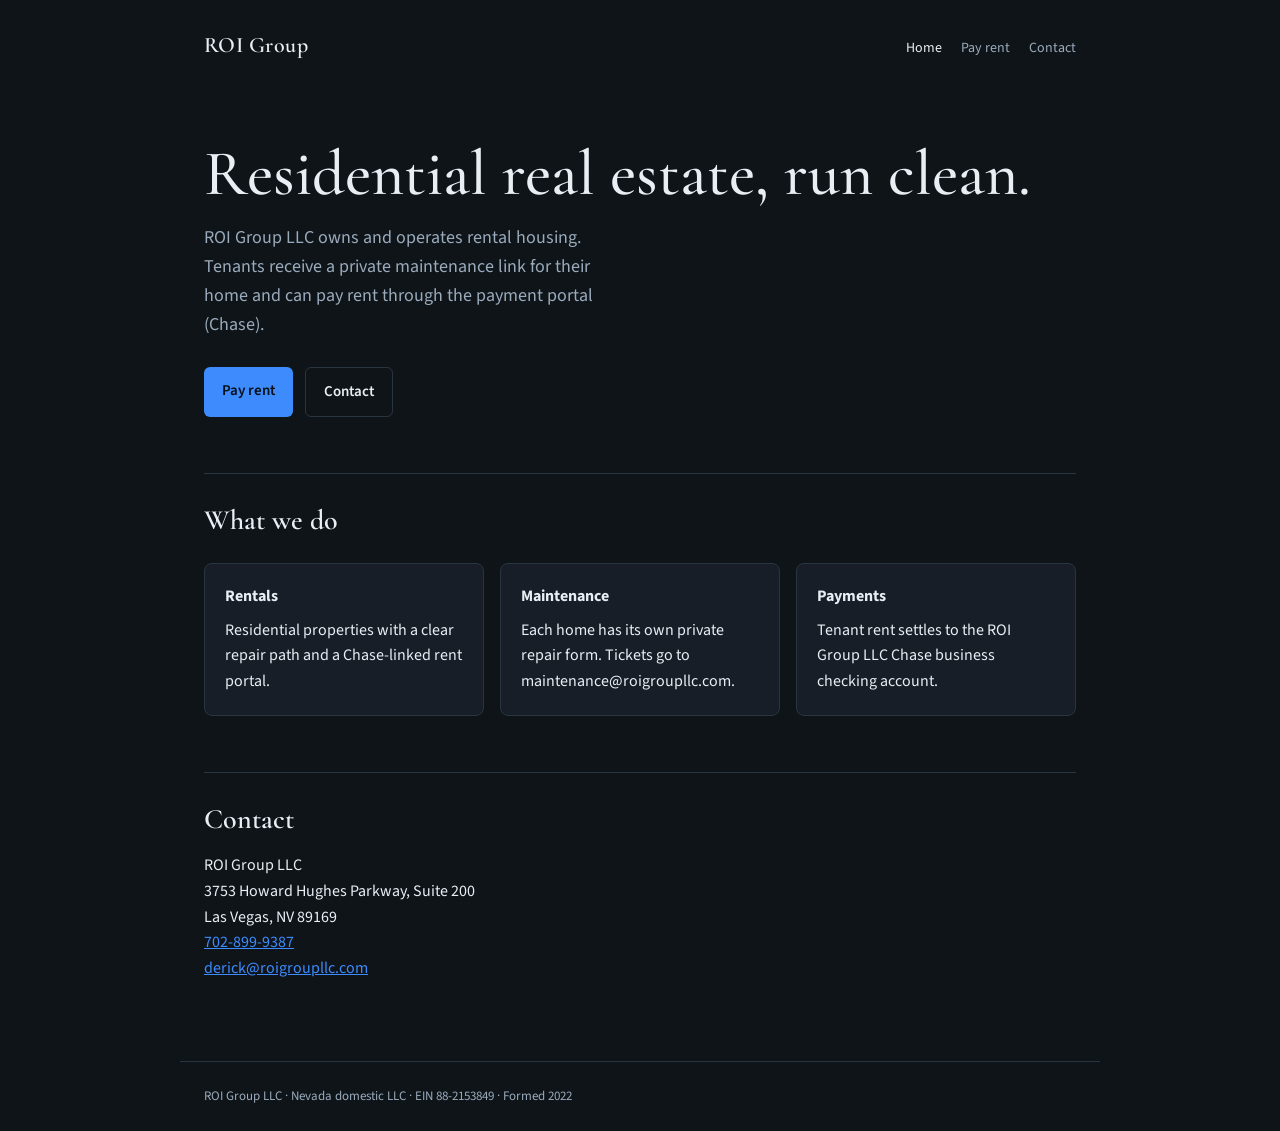
==== index.html @ 0d5fcae2 "Publish ROI Group site (home, pay, maintenance)" ====
<!DOCTYPE html>
<html lang="en">
<head>
  <meta charset="utf-8" />
  <meta name="viewport" content="width=device-width, initial-scale=1" />
  <title>ROI Group LLC</title>
  <meta name="description" content="ROI Group LLC — residential real estate and rental operations." />
  <link rel="preconnect" href="https://fonts.googleapis.com" />
  <link rel="preconnect" href="https://fonts.gstatic.com" crossorigin />
  <link href="https://fonts.googleapis.com/css2?family=Cormorant+Garamond:wght@500;600&family=Source+Sans+3:wght@400;500;600&display=swap" rel="stylesheet" />
  <link rel="stylesheet" href="styles.css" />
</head>
<body>
  <header>
    <a class="mark" href="/">ROI Group</a>
    <nav>
      <a class="active" href="/">Home</a>
      <a href="/pay/">Pay rent</a>
      <a href="#contact">Contact</a>
    </nav>
  </header>
  <main>
    <h1>Residential real estate, run clean.</h1>
    <p class="lede">ROI Group LLC owns and operates rental housing. Tenants receive a private maintenance link for their home and can pay rent through the payment portal (Chase).</p>
    <div class="actions">
      <a class="btn" href="/pay/">Pay rent</a>
      <a class="btn secondary" href="mailto:derick@roigroupllc.com">Contact</a>
    </div>

    <section id="about">
      <h2>What we do</h2>
      <div class="grid">
        <article>
          <strong>Rentals</strong>
          Residential properties with a clear repair path and a Chase-linked rent portal.
        </article>
        <article>
          <strong>Maintenance</strong>
          Each home has its own private repair form. Tickets go to maintenance@roigroupllc.com.
        </article>
        <article>
          <strong>Payments</strong>
          Tenant rent settles to the ROI Group LLC Chase business checking account.
        </article>
      </div>
    </section>

    <section id="contact">
      <h2>Contact</h2>
      <address>
        ROI Group LLC<br />
        3753 Howard Hughes Parkway, Suite 200<br />
        Las Vegas, NV 89169<br />
        <a href="tel:+17028999387">702-899-9387</a><br />
        <a href="mailto:derick@roigroupllc.com">derick@roigroupllc.com</a>
      </address>
    </section>
  </main>
  <footer>
    ROI Group LLC · Nevada domestic LLC · EIN 88-2153849 · Formed 2022
  </footer>
</body>
</html>
---- styles.css ----
:root {
  --bg: #0f1419;
  --ink: #e8eef4;
  --muted: #9aabbc;
  --line: #2a3542;
  --accent: #3d8bfd;
  --card: #171e27;
  --warn: #3a2e14;
  --warn-border: #8a6d2b;
}
* { box-sizing: border-box; }
html, body { margin: 0; padding: 0; }
body {
  font-family: "Source Sans 3", system-ui, sans-serif;
  background: var(--bg);
  color: var(--ink);
  line-height: 1.6;
}
a { color: var(--accent); }
header {
  max-width: 920px;
  margin: 0 auto;
  padding: 28px 24px 0;
  display: flex;
  justify-content: space-between;
  align-items: baseline;
  gap: 16px;
  flex-wrap: wrap;
}
.mark {
  font-family: "Cormorant Garamond", Georgia, serif;
  font-weight: 600;
  font-size: 22px;
  letter-spacing: 0.02em;
  color: var(--ink);
  text-decoration: none;
}
nav a {
  color: var(--muted);
  text-decoration: none;
  font-size: 14px;
  margin-left: 16px;
}
nav a:hover, nav a.active { color: var(--ink); }
main { max-width: 920px; margin: 0 auto; padding: 40px 24px 80px; }
h1 {
  font-family: "Cormorant Garamond", Georgia, serif;
  font-size: clamp(36px, 7vw, 64px);
  font-weight: 500;
  line-height: 1.08;
  margin: 36px 0 16px;
}
h2 {
  font-family: "Cormorant Garamond", Georgia, serif;
  font-size: 28px;
  font-weight: 600;
  margin: 0 0 12px;
}
.lede { font-size: 18px; color: var(--muted); max-width: 48ch; margin-bottom: 28px; }
.actions { display: flex; gap: 12px; flex-wrap: wrap; }
.btn {
  display: inline-block;
  background: var(--accent);
  color: #061018;
  text-decoration: none;
  padding: 12px 18px;
  border-radius: 6px;
  font-weight: 600;
  font-size: 15px;
  border: none;
  cursor: pointer;
}
.btn.secondary {
  background: transparent;
  color: var(--ink);
  border: 1px solid var(--line);
}
.btn.block { display: block; width: 100%; text-align: center; padding: 14px 18px; font-size: 16px; }
section {
  margin-top: 56px;
  padding-top: 24px;
  border-top: 1px solid var(--line);
}
.grid {
  display: grid;
  grid-template-columns: repeat(auto-fit, minmax(220px, 1fr));
  gap: 16px;
  margin-top: 20px;
}
article, .card {
  background: var(--card);
  border: 1px solid var(--line);
  padding: 20px;
  border-radius: 8px;
}
article strong, .card strong { display: block; margin-bottom: 8px; color: var(--ink); }
p { margin: 0 0 14px; color: var(--muted); max-width: 62ch; }
.emergency {
  background: var(--warn);
  border: 1px solid var(--warn-border);
  border-radius: 8px;
  padding: 14px 16px;
  margin: 20px 0;
  color: #f5e6b8;
}
label { display: block; font-size: 13px; color: var(--muted); margin: 14px 0 6px; }
input, select {
  width: 100%;
  padding: 12px 14px;
  border-radius: 6px;
  border: 1px solid var(--line);
  background: #0c1117;
  color: var(--ink);
  font-size: 16px;
}
.note {
  font-size: 13px;
  color: var(--muted);
  margin-top: 16px;
}
address { font-style: normal; color: var(--ink); }
footer {
  max-width: 920px;
  margin: 0 auto;
  padding: 24px;
  color: var(--muted);
  font-size: 13px;
  border-top: 1px solid var(--line);
}
.payee {
  font-family: ui-monospace, SFMono-Regular, Menlo, monospace;
  font-size: 14px;
  background: #0c1117;
  border: 1px solid var(--line);
  border-radius: 8px;
  padding: 16px;
  color: var(--ink);
  margin: 16px 0;
}
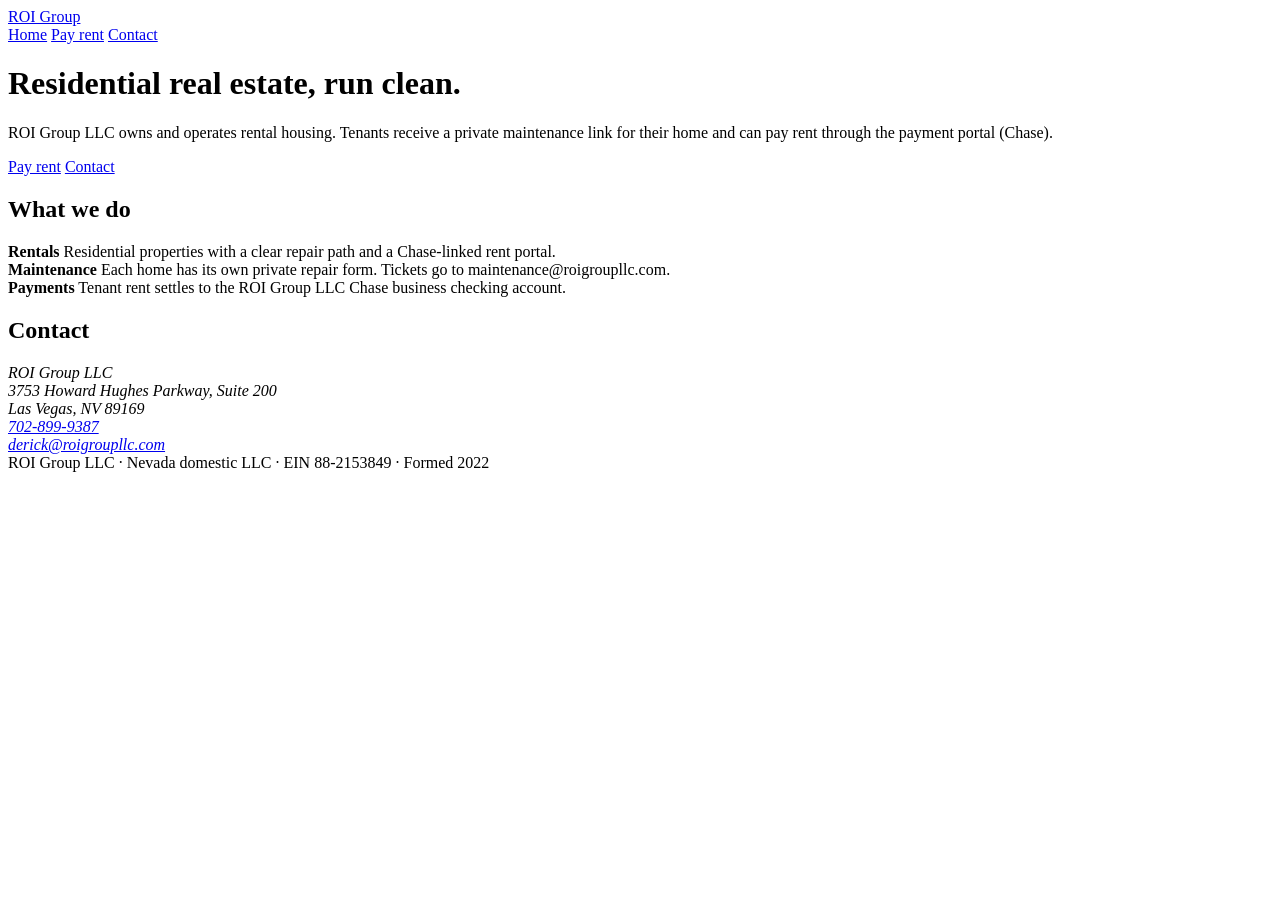
==== commit 39eb80ff: "Add base href for GitHub project Pages path" ====
--- a/index.html
+++ b/index.html
@@ -1,6 +1,7 @@
 <!DOCTYPE html>
 <html lang="en">
 <head>
+  <base href="/roi-group/" />
   <meta charset="utf-8" />
   <meta name="viewport" content="width=device-width, initial-scale=1" />
   <title>ROI Group LLC</title>
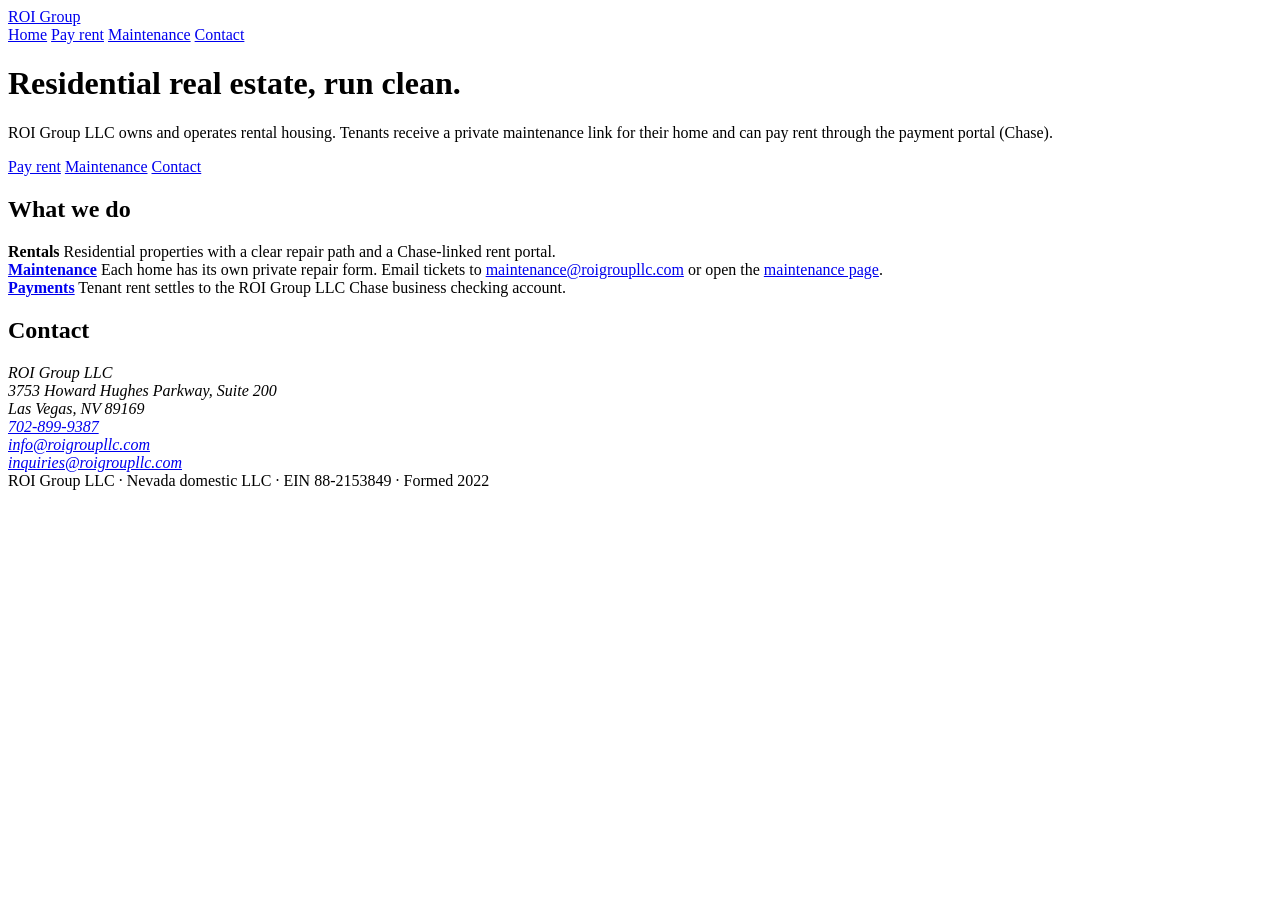
==== commit 43073d56: "Scrub personal contact; make Maintenance clickable Replace derick@ with info@ and inquiries@. Add Ma" ====
--- a/index.html
+++ b/index.html
@@ -17,6 +17,7 @@
     <nav>
       <a class="active" href="/">Home</a>
       <a href="/pay/">Pay rent</a>
+      <a href="/maintenance/">Maintenance</a>
       <a href="#contact">Contact</a>
     </nav>
   </header>
@@ -25,7 +26,8 @@
     <p class="lede">ROI Group LLC owns and operates rental housing. Tenants receive a private maintenance link for their home and can pay rent through the payment portal (Chase).</p>
     <div class="actions">
       <a class="btn" href="/pay/">Pay rent</a>
-      <a class="btn secondary" href="mailto:derick@roigroupllc.com">Contact</a>
+      <a class="btn secondary" href="/maintenance/">Maintenance</a>
+      <a class="btn secondary" href="mailto:info@roigroupllc.com">Contact</a>
     </div>
 
     <section id="about">
@@ -36,11 +38,13 @@
           Residential properties with a clear repair path and a Chase-linked rent portal.
         </article>
         <article>
-          <strong>Maintenance</strong>
-          Each home has its own private repair form. Tickets go to maintenance@roigroupllc.com.
+          <strong><a href="/maintenance/">Maintenance</a></strong>
+          Each home has its own private repair form. Email tickets to
+          <a href="mailto:maintenance@roigroupllc.com">maintenance@roigroupllc.com</a>
+          or open the <a href="/maintenance/">maintenance page</a>.
         </article>
         <article>
-          <strong>Payments</strong>
+          <strong><a href="/pay/">Payments</a></strong>
           Tenant rent settles to the ROI Group LLC Chase business checking account.
         </article>
       </div>
@@ -53,7 +57,8 @@
         3753 Howard Hughes Parkway, Suite 200<br />
         Las Vegas, NV 89169<br />
         <a href="tel:+17028999387">702-899-9387</a><br />
-        <a href="mailto:derick@roigroupllc.com">derick@roigroupllc.com</a>
+        <a href="mailto:info@roigroupllc.com">info@roigroupllc.com</a><br />
+        <a href="mailto:inquiries@roigroupllc.com">inquiries@roigroupllc.com</a>
       </address>
     </section>
   </main>
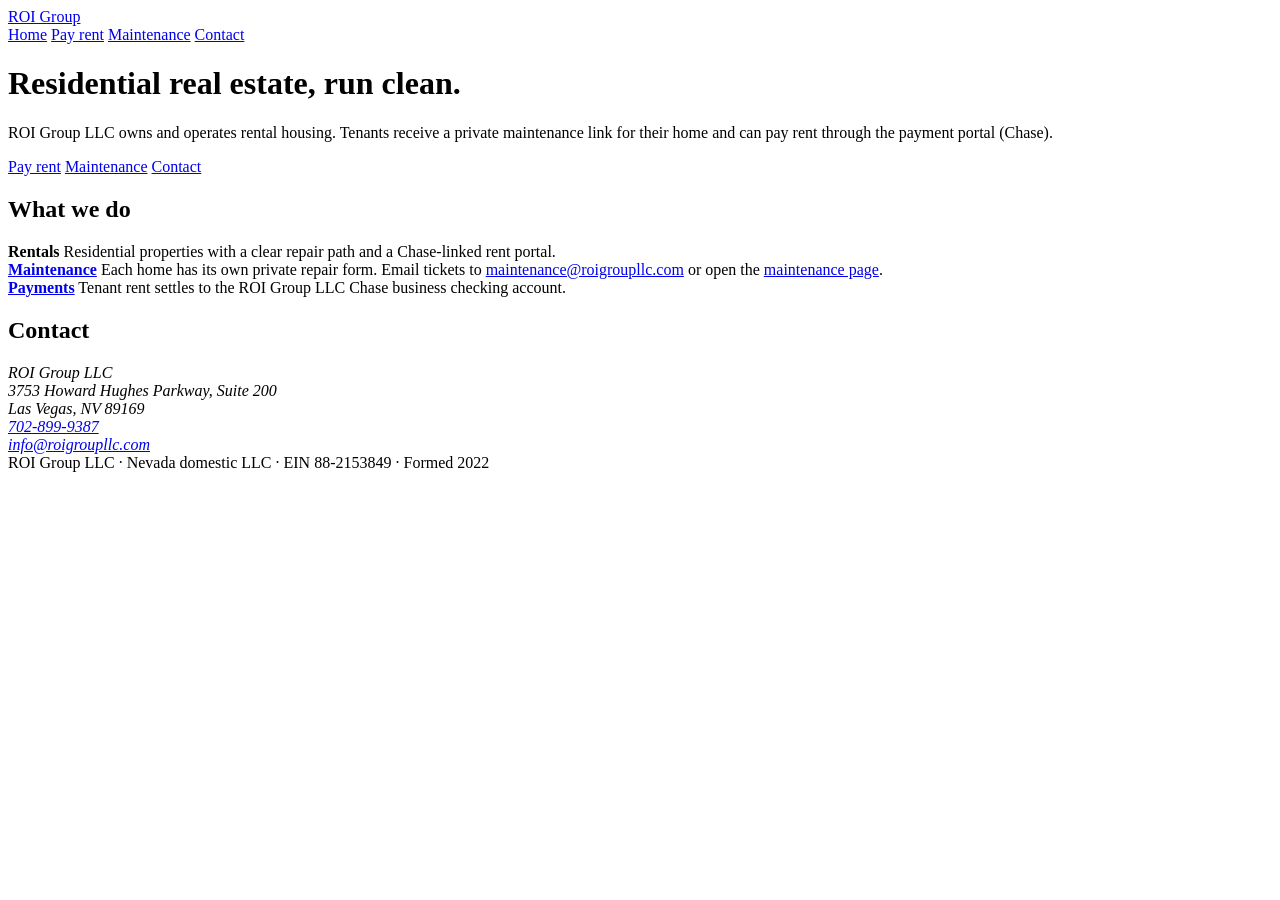
==== commit c0875c04: "ROI contact: advertise info@ only; drop public inquiries@ Derick lock via CoS — inquiries@ stays qui" ====
--- a/index.html
+++ b/index.html
@@ -57,8 +57,7 @@
         3753 Howard Hughes Parkway, Suite 200<br />
         Las Vegas, NV 89169<br />
         <a href="tel:+17028999387">702-899-9387</a><br />
-        <a href="mailto:info@roigroupllc.com">info@roigroupllc.com</a><br />
-        <a href="mailto:inquiries@roigroupllc.com">inquiries@roigroupllc.com</a>
+        <a href="mailto:info@roigroupllc.com">info@roigroupllc.com</a>
       </address>
     </section>
   </main>
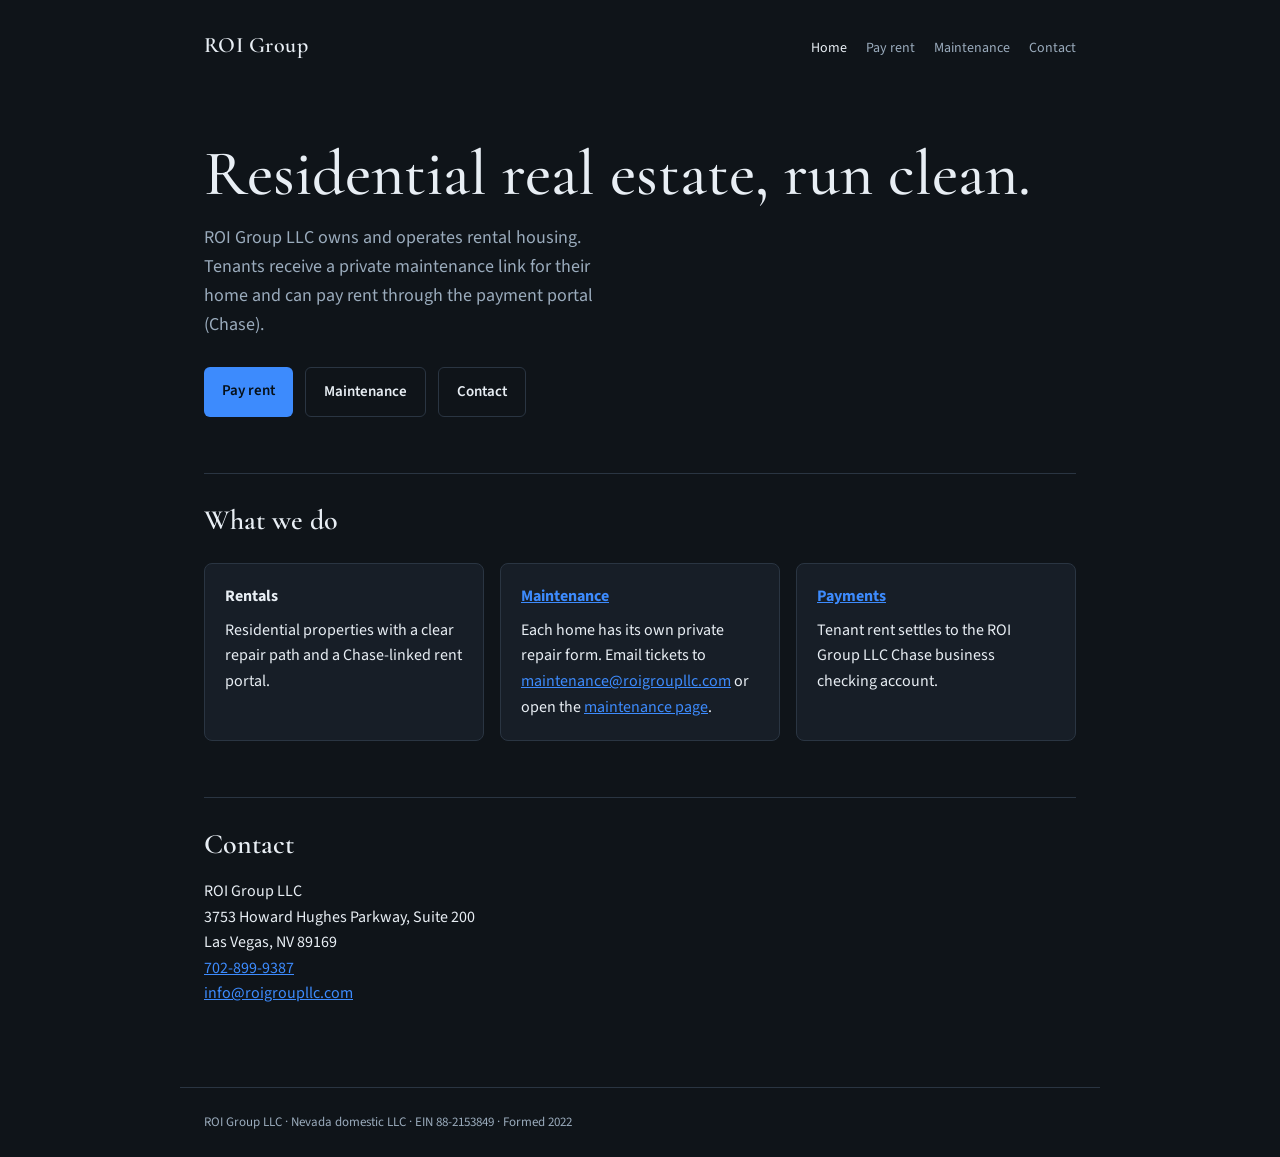
==== commit 9d67738b: "Point Pages custom domain to roigroupllc.com; fix base for apex CNAME + base href=/ so styles and pa" ====
--- a/index.html
+++ b/index.html
@@ -1,7 +1,7 @@
 <!DOCTYPE html>
 <html lang="en">
 <head>
-  <base href="/roi-group/" />
+  <base href="/" />
   <meta charset="utf-8" />
   <meta name="viewport" content="width=device-width, initial-scale=1" />
   <title>ROI Group LLC</title>
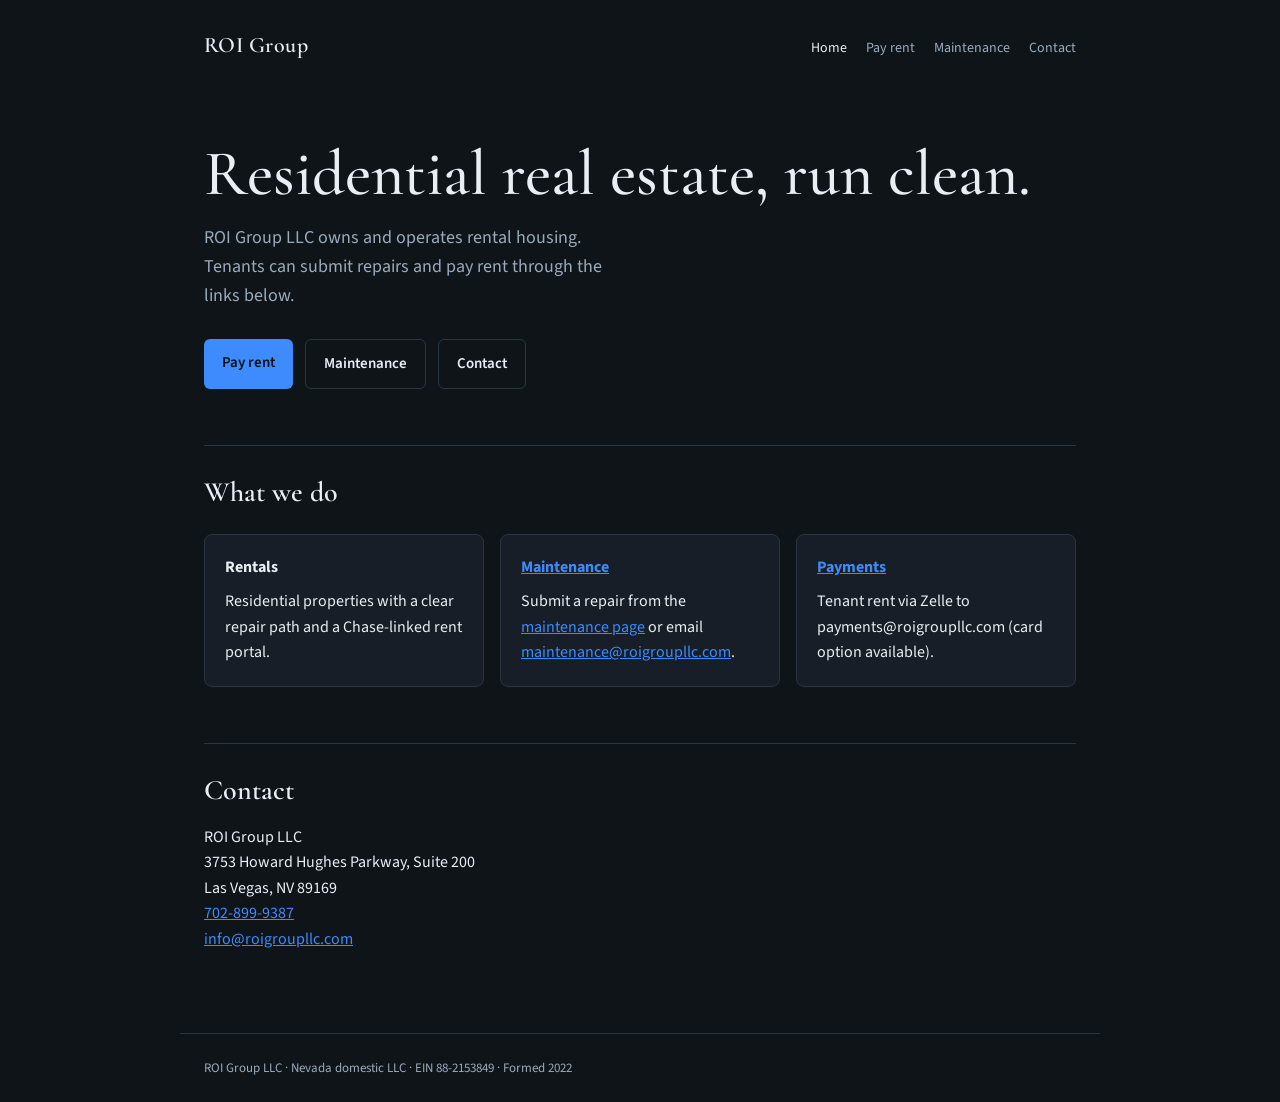
==== commit 1e585727: "ROI maintenance Option A: short-name picker → combined Form Hub lists Orryx—Hoke / Tulla—Trident / T" ====
--- a/index.html
+++ b/index.html
@@ -23,7 +23,7 @@
   </header>
   <main>
     <h1>Residential real estate, run clean.</h1>
-    <p class="lede">ROI Group LLC owns and operates rental housing. Tenants receive a private maintenance link for their home and can pay rent through the payment portal (Chase).</p>
+    <p class="lede">ROI Group LLC owns and operates rental housing. Tenants can submit repairs and pay rent through the links below.</p>
     <div class="actions">
       <a class="btn" href="/pay/">Pay rent</a>
       <a class="btn secondary" href="/maintenance/">Maintenance</a>
@@ -39,13 +39,12 @@
         </article>
         <article>
           <strong><a href="/maintenance/">Maintenance</a></strong>
-          Each home has its own private repair form. Email tickets to
-          <a href="mailto:maintenance@roigroupllc.com">maintenance@roigroupllc.com</a>
-          or open the <a href="/maintenance/">maintenance page</a>.
+          Submit a repair from the <a href="/maintenance/">maintenance page</a>
+          or email <a href="mailto:maintenance@roigroupllc.com">maintenance@roigroupllc.com</a>.
         </article>
         <article>
           <strong><a href="/pay/">Payments</a></strong>
-          Tenant rent settles to the ROI Group LLC Chase business checking account.
+          Tenant rent via Zelle to payments@roigroupllc.com (card option available).
         </article>
       </div>
     </section>
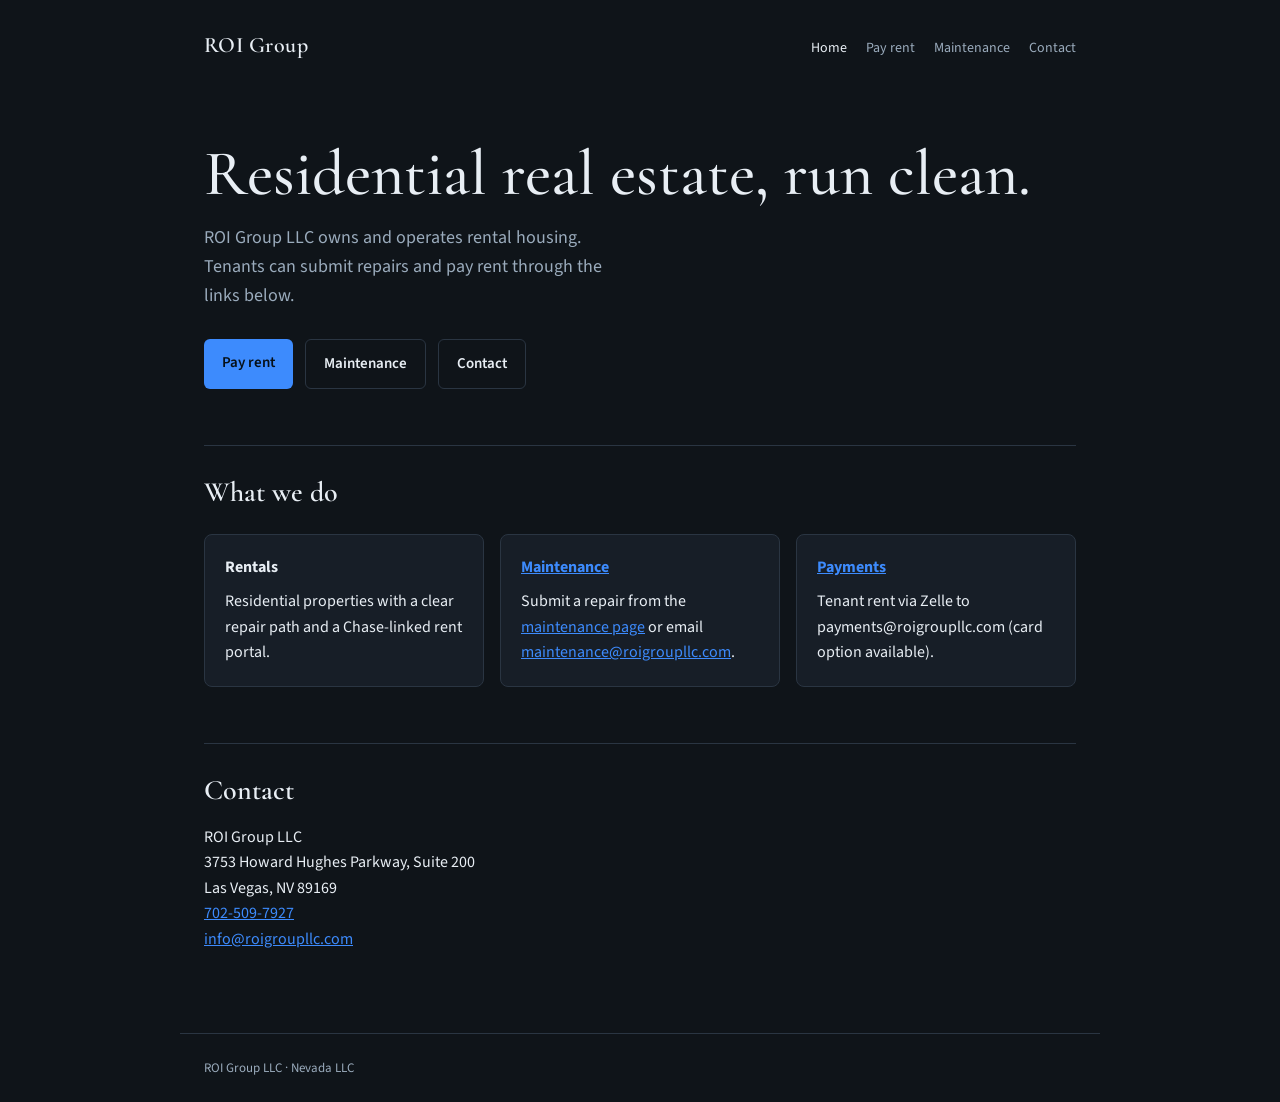
==== commit 3a982731: "ROI public phone: Voice (702) 509-7927 Replace personal 899-9387 with ROI Google Voice. Footer scrub" ====
--- a/index.html
+++ b/index.html
@@ -55,13 +55,13 @@
         ROI Group LLC<br />
         3753 Howard Hughes Parkway, Suite 200<br />
         Las Vegas, NV 89169<br />
-        <a href="tel:+17028999387">702-899-9387</a><br />
+        <a href="tel:+17025097927">702-509-7927</a><br />
         <a href="mailto:info@roigroupllc.com">info@roigroupllc.com</a>
       </address>
     </section>
   </main>
   <footer>
-    ROI Group LLC · Nevada domestic LLC · EIN 88-2153849 · Formed 2022
+    ROI Group LLC · Nevada LLC
   </footer>
 </body>
 </html>
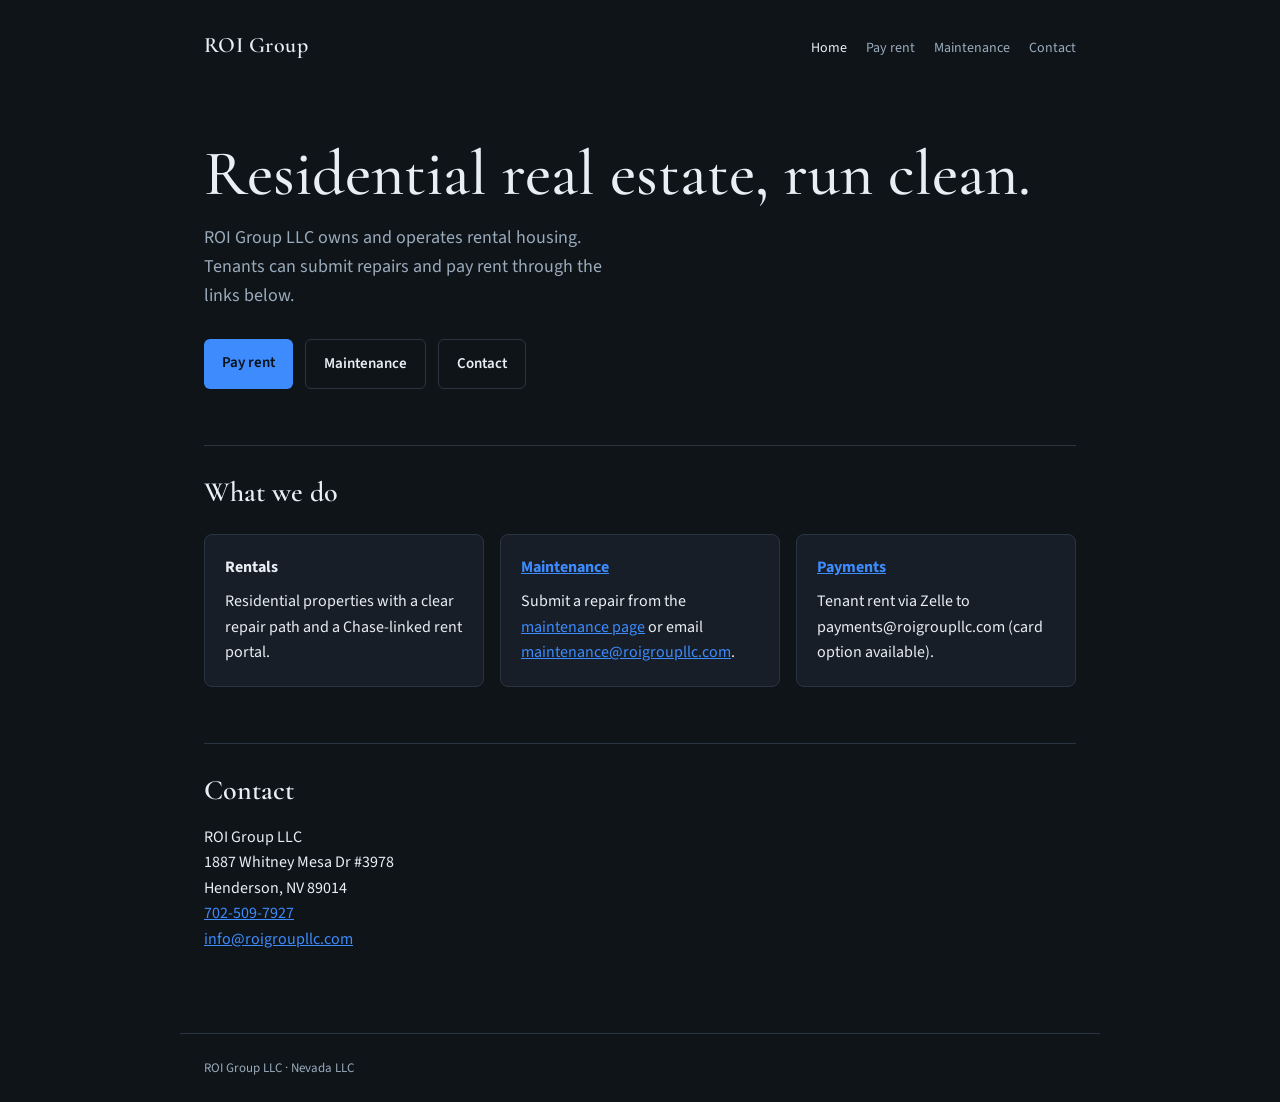
==== commit 8c21308d: "Update homepage address to Whitney Mesa" ====
--- a/index.html
+++ b/index.html
@@ -53,8 +53,8 @@
       <h2>Contact</h2>
       <address>
         ROI Group LLC<br />
-        3753 Howard Hughes Parkway, Suite 200<br />
-        Las Vegas, NV 89169<br />
+        1887 Whitney Mesa Dr #3978<br />
+        Henderson, NV 89014<br />
         <a href="tel:+17025097927">702-509-7927</a><br />
         <a href="mailto:info@roigroupllc.com">info@roigroupllc.com</a>
       </address>
